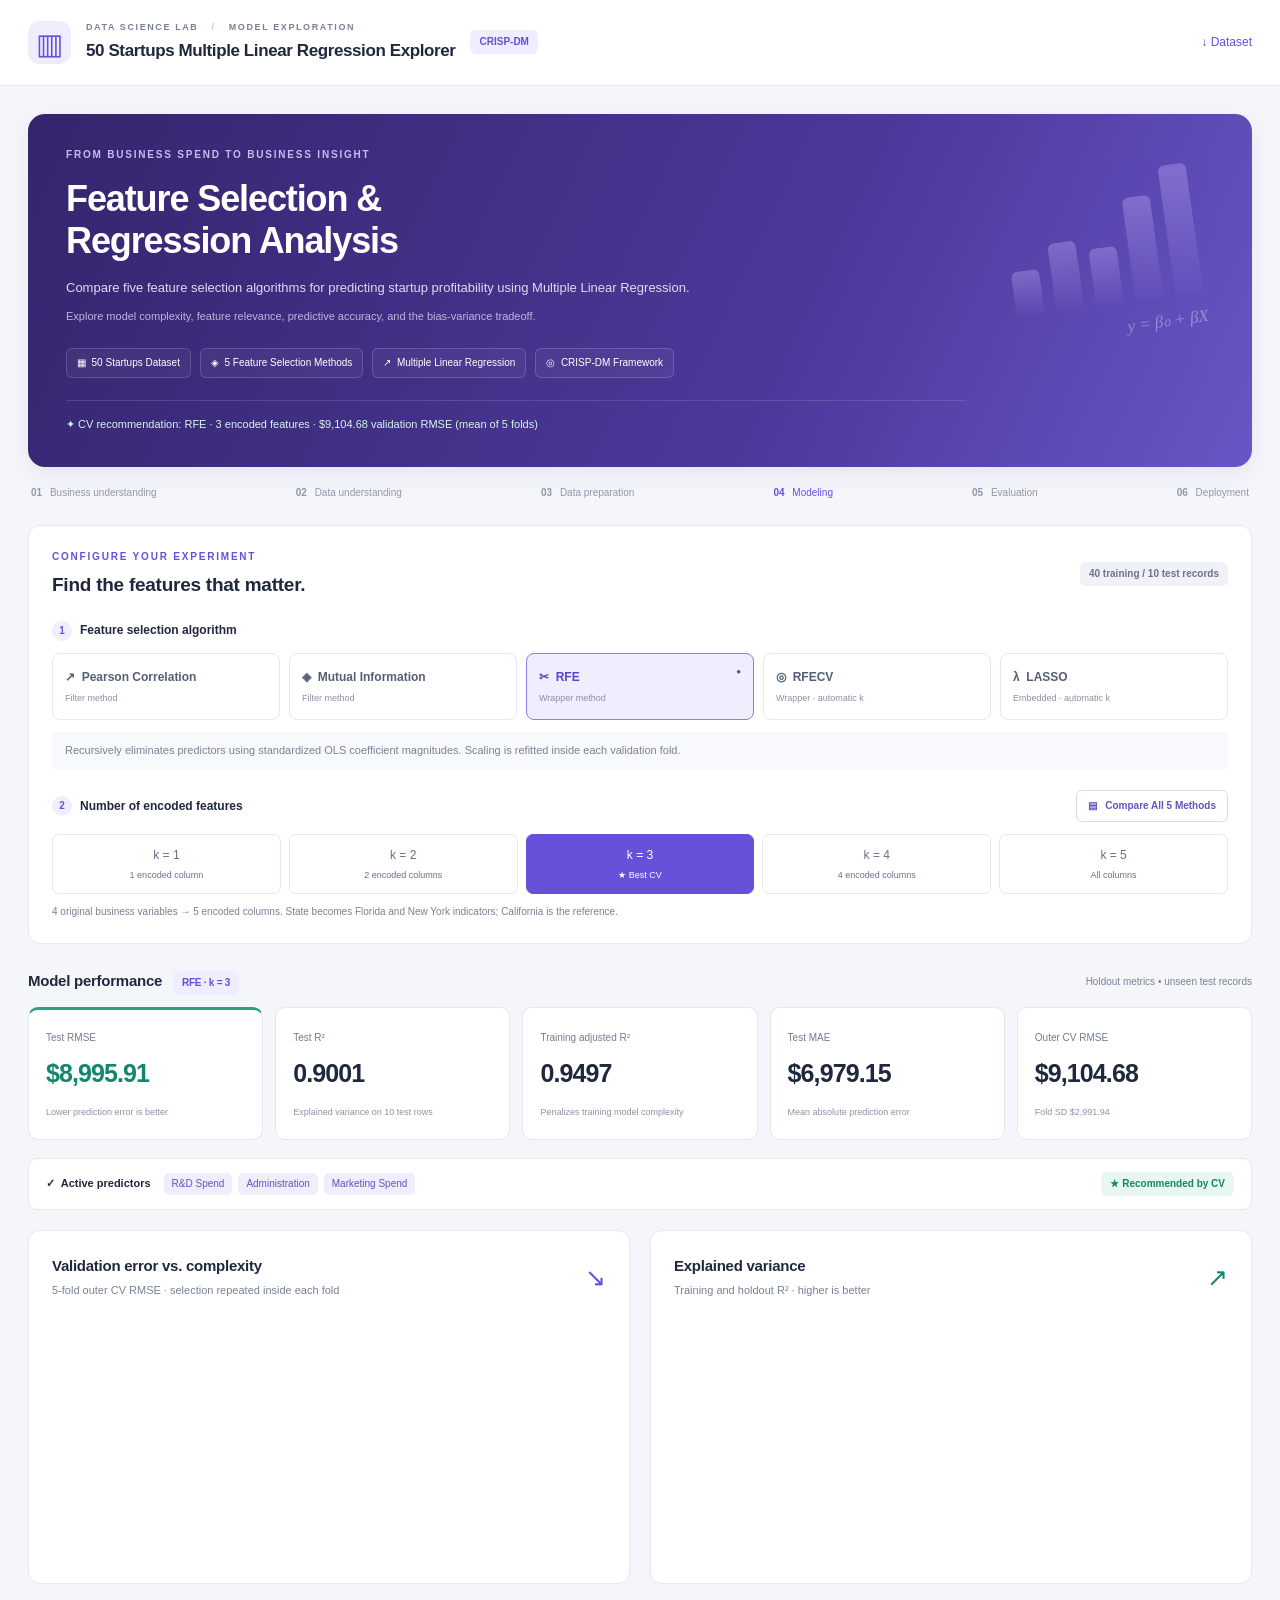
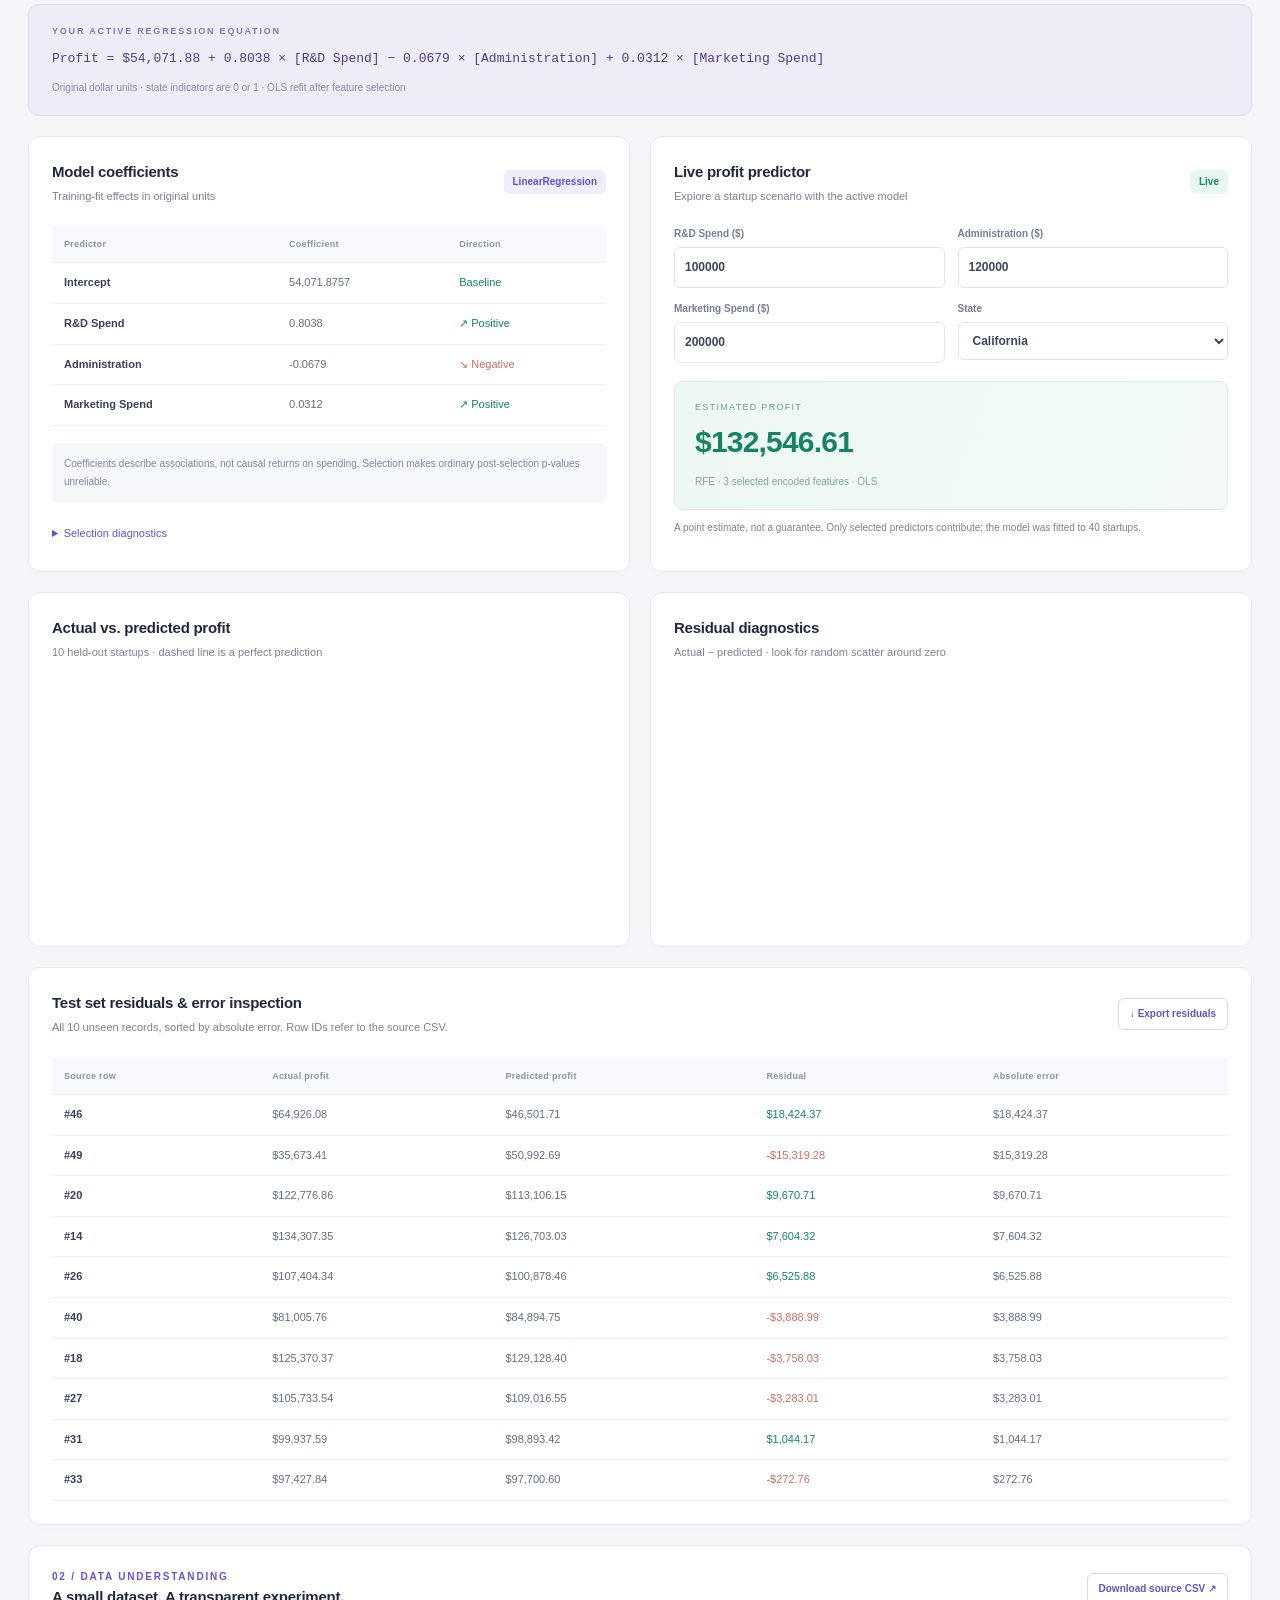
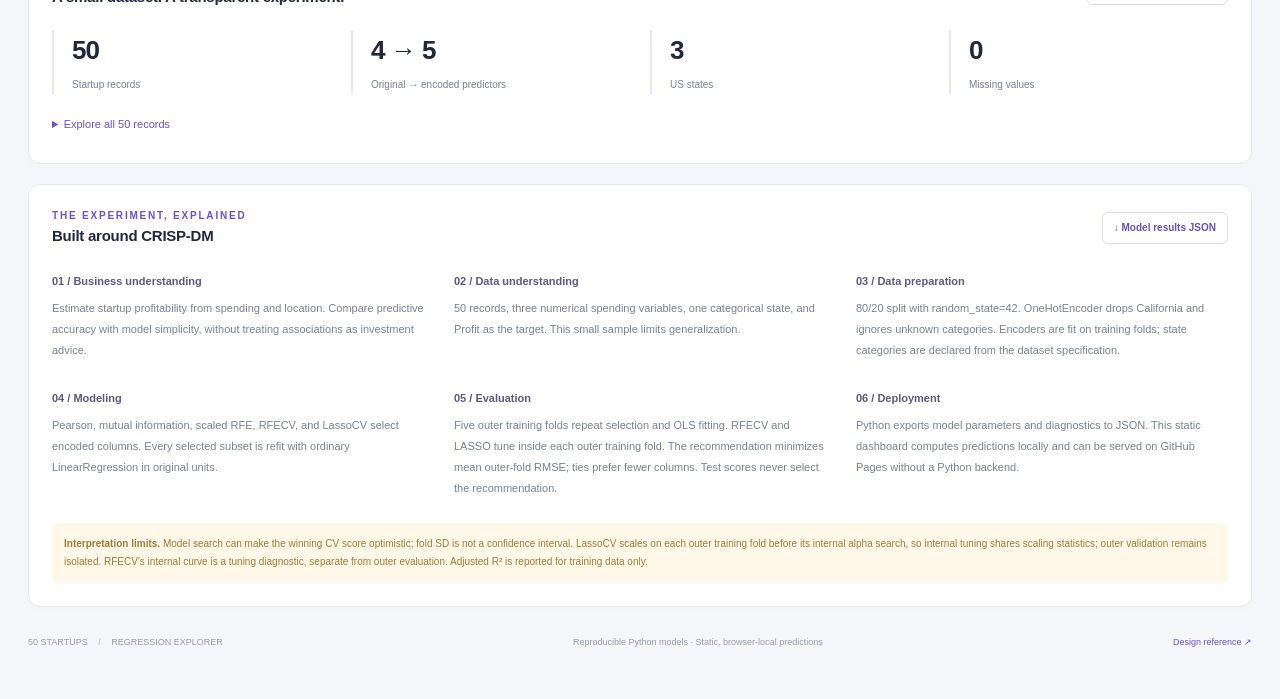
==== dashboard/index.html @ fa176df9 "Add startup regression dashboard and reproducible ML pipeline" ====
<!doctype html>
<html lang="en">
<head><meta charset="utf-8"><meta name="viewport" content="width=device-width,initial-scale=1"><meta name="description" content="Explore five feature selection methods and reproducible multiple linear regression on the 50 Startups dataset."><title>50 Startups · Regression Explorer</title><link rel="stylesheet" href="styles.css"><script defer src="vendor/chart.umd.min.js"></script><script defer src="app.js"></script></head>
<body>
<header><div class="header-inner"><div class="brand-icon" aria-hidden="true">▥</div><div><div class="breadcrumb">DATA SCIENCE LAB <span>/</span> MODEL EXPLORATION</div><h1>50 Startups Multiple Linear Regression Explorer</h1></div><span class="badge purple">CRISP-DM</span><a class="header-link" href="data/50_Startups.csv" download>↓ Dataset</a></div></header>
<main>
<section class="hero"><div class="eyebrow">FROM BUSINESS SPEND TO BUSINESS INSIGHT</div><h2>Feature Selection &amp;<br>Regression Analysis</h2><p>Compare five feature selection algorithms for predicting startup profitability using Multiple Linear Regression.</p><p class="hero-small">Explore model complexity, feature relevance, predictive accuracy, and the bias-variance tradeoff.</p><div class="hero-tags"><span>▦ &nbsp;50 Startups Dataset</span><span>◈ &nbsp;5 Feature Selection Methods</span><span>↗ &nbsp;Multiple Linear Regression</span><span>◎ &nbsp;CRISP-DM Framework</span></div><div class="recommendation" id="recommendation">Training results are loading…</div><div class="hero-art" aria-hidden="true"><span></span><span></span><span></span><span></span><span></span><i>y = β₀ + βX</i></div></section>
<nav class="process" aria-label="CRISP-DM phases"><a href="#methodology">01 <span>Business understanding</span></a><a href="#dataset">02 <span>Data understanding</span></a><a href="#methodology">03 <span>Data preparation</span></a><a href="#controls" class="current">04 <span>Modeling</span></a><a href="#evaluation">05 <span>Evaluation</span></a><a href="#predictor">06 <span>Deployment</span></a></nav>
<div id="error" class="notice warning" role="alert" hidden></div>
<section class="card controls" id="controls"><div class="section-top"><div><div class="eyebrow purple-text">CONFIGURE YOUR EXPERIMENT</div><h3>Find the features that matter.</h3></div><span class="badge">40 training / 10 test records</span></div><div class="control-label"><b>1</b> Feature selection algorithm</div><div id="methods" class="method-grid" aria-label="Feature selection algorithm"></div><div class="method-description" id="method-description"></div><div class="control-bottom"><div class="control-label"><b>2</b> Number of encoded features</div><button id="compare" class="compare" aria-pressed="false">▤ &nbsp; Compare All 5 Methods</button></div><div id="feature-count" class="counts" aria-label="Number of features"></div><p class="hint">4 original business variables → 5 encoded columns. State becomes Florida and New York indicators; California is the reference.</p></section>
<section id="comparison" class="card" hidden><div class="section-top"><div><h3>Five methods. One evaluation protocol.</h3><p>Fixed-k methods use the current k; RFECV and LASSO retain their automatic selections.</p></div><span class="badge green">Ranked by CV RMSE</span></div><div class="table-wrap"><table><thead><tr><th>Method</th><th>Encoded k</th><th>CV RMSE ↓</th><th>Test RMSE ↓</th><th>Test R² ↑</th><th>Selected features</th></tr></thead><tbody id="comparison-body"></tbody></table></div></section>
<section id="evaluation"><div class="result-heading"><h3>Model performance <span id="model-label" class="badge purple"></span></h3><span class="hint">Holdout metrics • unseen test records</span></div><div id="metrics" class="metrics" aria-live="polite"></div></section>
<section class="active-features"><b>✓ &nbsp;Active predictors</b><div id="features"></div><span id="model-status" class="badge green"></span></section>
<div class="two-grid"><section class="card"><div class="section-top"><div><h3>Validation error vs. complexity</h3><p id="curve-caption">5-fold cross-validation RMSE · lower is better</p></div><span class="chart-symbol">↘</span></div><div class="chart"><canvas id="rmse-chart" role="img" aria-label="Cross-validation RMSE by number of features"></canvas></div></section><section class="card"><div class="section-top"><div><h3>Explained variance</h3><p id="r2-caption">Training and holdout R² · higher is better</p></div><span class="chart-symbol green-text">↗</span></div><div class="chart"><canvas id="r2-chart" role="img" aria-label="Explained variance by number of features"></canvas></div></section></div>
<section class="equation-card"><div class="eyebrow">YOUR ACTIVE REGRESSION EQUATION</div><div id="equation" aria-live="polite"></div><p>Original dollar units · state indicators are 0 or 1 · OLS refit after feature selection</p></section>
<div class="two-grid model-grid"><section class="card"><div class="section-top"><div><h3>Model coefficients</h3><p>Training-fit effects in original units</p></div><span class="badge purple">LinearRegression</span></div><div class="table-wrap"><table><thead><tr><th>Predictor</th><th>Coefficient</th><th>Direction</th></tr></thead><tbody id="coefficients"></tbody></table></div><div class="notice">Coefficients describe associations, not causal returns on spending. Selection makes ordinary post-selection p-values unreliable.</div><details><summary>Selection diagnostics</summary><div id="selection-detail"></div></details></section>
<section class="card" id="predictor"><div class="section-top"><div><h3>Live profit predictor</h3><p>Explore a startup scenario with the active model</p></div><span class="badge green">Live</span></div><form id="prediction-form"><div class="input-grid"><label>R&amp;D Spend ($)<input name="rd" type="number" min="0" step="any" value="100000" required></label><label>Administration ($)<input name="admin" type="number" min="0" step="any" value="120000" required></label><label>Marketing Spend ($)<input name="marketing" type="number" min="0" step="any" value="200000" required></label><label>State<select name="state"><option>California</option><option>Florida</option><option>New York</option></select></label></div><div class="prediction"><span>ESTIMATED PROFIT</span><output id="prediction-value" aria-live="polite">—</output><small id="prediction-caption"></small></div><p id="prediction-warning" class="hint"></p><p class="hint">A point estimate, not a guarantee. Only selected predictors contribute; the model was fitted to 40 startups.</p></form></section></div>
<div class="two-grid"><section class="card"><div class="section-top"><div><h3>Actual vs. predicted profit</h3><p>10 held-out startups · dashed line is a perfect prediction</p></div></div><div class="chart"><canvas id="prediction-chart" role="img" aria-label="Actual versus predicted test profit"></canvas></div></section><section class="card"><div class="section-top"><div><h3>Residual diagnostics</h3><p>Actual − predicted · look for random scatter around zero</p></div></div><div class="chart"><canvas id="residual-chart" role="img" aria-label="Test residuals against predicted profit"></canvas></div></section></div>
<section class="card"><div class="section-top"><div><h3>Test set residuals &amp; error inspection</h3><p>All 10 unseen records, sorted by absolute error. Row IDs refer to the source CSV.</p></div><button id="export" class="compare">↓ Export residuals</button></div><div class="table-wrap"><table><thead><tr><th>Source row</th><th>Actual profit</th><th>Predicted profit</th><th>Residual</th><th>Absolute error</th></tr></thead><tbody id="residuals"></tbody></table></div></section>
<section class="card" id="dataset"><div class="section-top"><div><div class="eyebrow purple-text">02 / DATA UNDERSTANDING</div><h3>A small dataset. A transparent experiment.</h3></div><a class="compare" href="data/50_Startups.csv" download>Download source CSV ↗</a></div><div class="dataset-stats"><div><strong>50</strong><span>Startup records</span></div><div><strong>4 → 5</strong><span>Original → encoded predictors</span></div><div><strong>3</strong><span>US states</span></div><div><strong>0</strong><span>Missing values</span></div></div><details><summary>Explore all 50 records</summary><div class="table-wrap dataset-table"><table><thead><tr><th>Row</th><th>R&amp;D Spend</th><th>Administration</th><th>Marketing Spend</th><th>State</th><th>Profit</th><th>Split</th></tr></thead><tbody id="data-body"></tbody></table></div></details></section>
<section class="card" id="methodology"><div class="section-top"><div><div class="eyebrow purple-text">THE EXPERIMENT, EXPLAINED</div><h3>Built around CRISP-DM</h3></div><a class="compare" href="data/models.json" download>↓ Model results JSON</a></div><div class="methodology-grid"><article><b>01 / Business understanding</b><p>Estimate startup profitability from spending and location. Compare predictive accuracy with model simplicity, without treating associations as investment advice.</p></article><article><b>02 / Data understanding</b><p>50 records, three numerical spending variables, one categorical state, and Profit as the target. This small sample limits generalization.</p></article><article><b>03 / Data preparation</b><p>80/20 split with random_state=42. OneHotEncoder drops California and ignores unknown categories. Encoders are fit on training folds; state categories are declared from the dataset specification.</p></article><article><b>04 / Modeling</b><p>Pearson, mutual information, scaled RFE, RFECV, and LassoCV select encoded columns. Every selected subset is refit with ordinary LinearRegression in original units.</p></article><article><b>05 / Evaluation</b><p>Five outer training folds repeat selection and OLS fitting. RFECV and LASSO tune inside each outer training fold. The recommendation minimizes mean outer-fold RMSE; ties prefer fewer columns. Test scores never select the recommendation.</p></article><article><b>06 / Deployment</b><p>Python exports model parameters and diagnostics to JSON. This static dashboard computes predictions locally and can be served on GitHub Pages without a Python backend.</p></article></div><div class="notice warning"><b>Interpretation limits.</b> Model search can make the winning CV score optimistic; fold SD is not a confidence interval. LassoCV scales on each outer training fold before its internal alpha search, so internal tuning shares scaling statistics; outer validation remains isolated. RFECV's internal curve is a tuning diagnostic, separate from outer evaluation. Adjusted R² is reported for training data only.</div></section>
<footer><span>50 STARTUPS <b>/</b> REGRESSION EXPLORER</span><span>Reproducible Python models · Static, browser-local predictions</span><a href="https://huanchen1107.github.io/AIoT-DIC2-MultipleLR/" target="_blank" rel="noreferrer">Design reference ↗</a></footer>
</main></body></html>
---- dashboard/styles.css ----
:root{--purple:#6552d9;--ink:#20283e;--muted:#788196;--border:#e6e8f0;--green:#13866b;--bg:#f5f6fa}*{box-sizing:border-box}html{scroll-behavior:smooth;scroll-padding-top:100px}body{margin:0;font-family:Inter,-apple-system,BlinkMacSystemFont,'Segoe UI',sans-serif;color:var(--ink);background:var(--bg);font-size:14px;line-height:1.6}header{background:white;border-bottom:1px solid var(--border)}.header-inner{max-width:1320px;margin:auto;display:flex;align-items:center;gap:15px;padding:20px 28px}.brand-icon{height:43px;width:43px;display:grid;place-items:center;color:var(--purple);background:#efedfb;border-radius:12px;font-size:29px}.breadcrumb{font-size:9px;letter-spacing:1.6px;font-weight:700;color:var(--muted)}.breadcrumb span{margin:0 9px;color:#c0c5d3}h1{font-size:17px;letter-spacing:-.4px;margin:3px 0 0}a{color:var(--purple);text-decoration:none}.header-link{margin-left:auto;font-size:12px}.badge{display:inline-block;background:#f0f2f7;color:#697389;border-radius:6px;padding:4px 9px;font-size:10px;font-weight:650;white-space:nowrap}.purple{background:#efedff;color:#6451cf}.green{background:#e8f7f0;color:var(--green)}main{max-width:1320px;margin:auto;padding:28px}.hero{position:relative;overflow:hidden;background:linear-gradient(115deg,#34256d,#4c3899 62%,#6956c6);border-radius:17px;color:white;padding:33px 38px;box-shadow:0 8px 22px #45358015}.eyebrow{font-size:10px;font-weight:750;letter-spacing:1.8px}.hero .eyebrow{color:#c6bcee}.hero h2{font-size:36px;letter-spacing:-1.1px;line-height:1.18;margin:15px 0}.hero p{max-width:760px;color:#e0daf4;font-size:13px;margin:10px 0}.hero .hero-small{font-size:11px;color:#beb5dc}.hero-tags{display:flex;gap:9px;flex-wrap:wrap;margin:22px 0}.hero-tags span{font-size:10px;border:1px solid #ffffff28;background:#ffffff0c;border-radius:6px;padding:6px 10px}.recommendation{position:relative;z-index:1;font-size:11px;color:#d5f7e8;border-top:1px solid #ffffff20;padding-top:15px;max-width:900px}.hero-art{position:absolute;right:45px;top:60px;height:130px;width:200px;display:flex;align-items:end;gap:12px;opacity:.35;transform:rotate(-8deg)}.hero-art span{background:linear-gradient(#c4b4ff,#c4b4ff12);width:28px;border-radius:6px 6px 0 0;height:35%}.hero-art span:nth-child(2){height:52%}.hero-art span:nth-child(3){height:44%}.hero-art span:nth-child(4){height:79%}.hero-art span:nth-child(5){height:100%}.hero-art i{position:absolute;bottom:-35px;right:10px;font:italic 17px Georgia}.process{display:flex;justify-content:space-between;padding:18px 3px 24px;gap:10px}.process a{color:#9198aa;font-size:10px;font-weight:700}.process span{margin-left:5px;font-weight:500}.process .current{color:var(--purple)}.card{background:white;border:1px solid var(--border);border-radius:12px;padding:23px;margin-bottom:20px;box-shadow:0 3px 8px #20304503}.section-top{display:flex;justify-content:space-between;align-items:center;gap:15px;margin-bottom:21px}.section-top h3,h3{font-size:15px;letter-spacing:-.25px;margin:0}.section-top p{margin:4px 0 0;color:var(--muted);font-size:11px}.purple-text{color:var(--purple)}.controls h3{font-size:19px;margin-top:5px}.control-label{font-size:12px;font-weight:650;display:flex;align-items:center;gap:8px}.control-label b{font-size:10px;background:#f0edfc;border-radius:50%;width:20px;height:20px;text-align:center;line-height:20px;color:var(--purple)}button,input,select{font:inherit}button,a,input,select,summary{outline-offset:4px}button{cursor:pointer;transition:background .15s,border-color .15s}button:hover{border-color:#9a88ed!important}button:focus-visible,a:focus-visible,summary:focus-visible{outline:3px solid #ac9ef2}.method-grid{display:grid;grid-template-columns:repeat(5,1fr);gap:9px;margin-top:12px}.method-button{border:1px solid var(--border);border-radius:8px;background:white;padding:14px 12px;text-align:left;color:#555f75;font-size:12px;font-weight:650;position:relative}.method-button small{display:block;font-size:9px;font-weight:500;margin-top:4px;color:#8a91a3}.method-button.active{background:#f0edff;border-color:#8e7be8;color:#5a43c8}.method-button.active:after{content:'●';position:absolute;right:12px;top:12px;font-size:8px}.method-description{background:#f8f9fc;border-radius:6px;padding:10px 13px;font-size:11px;color:#788196;margin:12px 0 20px;min-height:38px}.control-bottom{display:flex;justify-content:space-between;align-items:center;margin-bottom:12px}.compare{background:white;border:1px solid #ddd8f1;border-radius:6px;padding:7px 11px;color:#6653bf;font-size:10px;font-weight:650;display:inline-block}.compare[aria-pressed=true]{background:#eee9ff}.counts{display:flex;gap:8px}.counts button{flex:1;border:1px solid var(--border);border-radius:7px;background:white;padding:11px;color:#687186;font-size:12px}.counts button.active{color:white;background:var(--purple);border-color:var(--purple)}.counts button.best:not(.active){border-color:#b3decf;background:#eff9f4;color:var(--green)}.counts small{display:block;font-size:9px;margin-top:2px}.hint{font-size:10px;color:var(--muted);margin:10px 0 0}.result-heading{display:flex;justify-content:space-between;align-items:center;margin:25px 0 12px}.result-heading .badge{margin-left:7px}.result-heading .hint{margin:0}.metrics{display:grid;grid-template-columns:repeat(5,1fr);gap:12px;margin-bottom:18px}.metric{background:white;border:1px solid var(--border);border-radius:10px;padding:17px}.metric:first-child{border-top:3px solid #26a382;padding-top:15px}.metric span{color:#737c91;font-size:10px}.metric strong{display:block;font-size:25px;letter-spacing:-.9px;font-weight:650;margin:6px 0}.metric:first-child strong{color:var(--green)}.metric small{font-size:9px;color:#8b93a4}.active-features{display:flex;align-items:center;gap:13px;background:white;border:1px solid var(--border);border-radius:9px;padding:13px 17px;margin-bottom:20px;font-size:11px;flex-wrap:wrap}.active-features #features{display:flex;gap:6px;flex-wrap:wrap}.chip{font-size:10px;color:#6751c2;border-radius:5px;padding:3px 8px;background:#f0edfc}.active-features>span{margin-left:auto}.two-grid{display:grid;grid-template-columns:1fr 1fr;gap:20px}.two-grid .card{min-width:0}.chart{height:240px;position:relative}.chart-symbol{color:var(--purple);font-size:25px}.green-text{color:var(--green)}.equation-card{background:#eeedf7;border:1px solid #dfdbee;border-radius:10px;padding:19px 23px;margin-bottom:20px}.equation-card .eyebrow{font-size:9px;color:#8475b1}#equation{font-family:ui-monospace,SFMono-Regular,Consolas,monospace;font-size:13px;color:#4e3c85;line-height:1.9;margin:8px 0;overflow-wrap:anywhere}.equation-card p{font-size:10px;margin:0;color:#9186ad}.table-wrap{overflow-x:auto}table{border-collapse:collapse;width:100%;white-space:nowrap;font-size:11px}th{text-align:left;font-size:9px;color:#8b93a3;letter-spacing:.3px;font-weight:600;background:#f8f9fc}th,td{padding:11px 12px;border-bottom:1px solid #eff0f5}td{color:#626d83}td:first-child{color:#374258;font-weight:550}td.positive{color:var(--green)}td.negative{color:#d06b68}.notice{background:#f5f7fb;color:#7d879c;font-size:10px;line-height:1.8;padding:12px;border-radius:6px;margin-top:17px}.warning{background:#fff8e9;color:#9e7c35}.input-grid{display:grid;grid-template-columns:1fr 1fr;gap:13px}label{font-size:10px;color:#737e93;font-weight:550}input,select{display:block;width:100%;padding:10px;border:1px solid #e1e5ee;border-radius:6px;background:#fff;margin-top:5px;color:#39465e;font-size:12px}.prediction{background:linear-gradient(110deg,#edf8f3,#f3faf7);border:1px solid #d5ede3;border-radius:9px;margin-top:18px;padding:18px 20px}.prediction span{display:block;color:#6e9b89;font-size:9px;letter-spacing:1.3px}.prediction output{display:block;font-size:30px;font-weight:650;color:#168362;margin:3px 0;letter-spacing:-.8px}.prediction small{color:#85a395;font-size:10px}details{margin-top:16px}summary{cursor:pointer;font-size:11px;color:var(--purple);padding:6px 0}#selection-detail{color:var(--muted);font-size:11px;padding-top:10px}.dataset-stats{display:grid;grid-template-columns:repeat(4,1fr);gap:20px}.dataset-stats>div{border-left:2px solid #e9e4fa;padding:0 18px}.dataset-stats strong{display:block;font-size:26px;letter-spacing:-1px}.dataset-stats span{color:var(--muted);font-size:10px}.dataset-table{max-height:400px}.methodology-grid{display:grid;grid-template-columns:repeat(3,1fr);gap:18px 30px}.methodology-grid b{font-size:11px;color:#605780}.methodology-grid p{font-size:11px;color:var(--muted);margin:7px 0;line-height:1.9}footer{display:flex;justify-content:space-between;gap:15px;color:#949aac;font-size:9px;padding:8px 0 22px}footer b{color:#c8c2dc;margin:0 8px}[hidden]{display:none!important}@media(min-width:1100px){.hero p{max-width:74%}}@media(max-width:1000px){.hero-art{display:none}.metrics{grid-template-columns:repeat(3,1fr)}.process span{display:none}.method-button{font-size:11px;padding:12px 8px}.header-inner>.badge{display:none}.hero h2{font-size:32px}}@media(max-width:700px){main{padding:16px}.header-inner{padding:15px 16px;gap:10px}h1{font-size:13px}.breadcrumb{font-size:8px}.brand-icon{flex-shrink:0;width:35px;height:35px}.header-link{display:none}.hero{padding:25px}.hero h2{font-size:29px}.hero-tags{gap:6px}.hero-tags span{font-size:9px}.method-grid{grid-template-columns:repeat(2,1fr)}.method-grid button:last-child{grid-column:span 2}.card{padding:18px}.section-top{align-items:flex-start}.section-top>.badge{display:none}.control-bottom{gap:8px}.control-label{font-size:11px}.counts{gap:5px}.counts button{padding:10px 3px}.counts small{font-size:8px}.metrics{grid-template-columns:repeat(2,1fr);gap:9px}.metric:last-child{grid-column:span 2}.metric strong{font-size:25px}.two-grid{grid-template-columns:1fr;gap:0}.result-heading{align-items:flex-start}.result-heading>.hint{display:none}.result-heading h3{font-size:13px}.result-heading .badge{font-size:9px}.active-features>span{margin-left:0}.methodology-grid{grid-template-columns:1fr}.dataset-stats{grid-template-columns:1fr 1fr}.chart{height:230px}footer{flex-wrap:wrap}.section-top .compare{font-size:9px}.hero .eyebrow{font-size:8px}}@media(prefers-reduced-motion:reduce){html{scroll-behavior:auto}*{transition:none!important}}
/* Constrain canvas immediately while Chart.js observes container resizes. */
.chart canvas{max-width:100%}
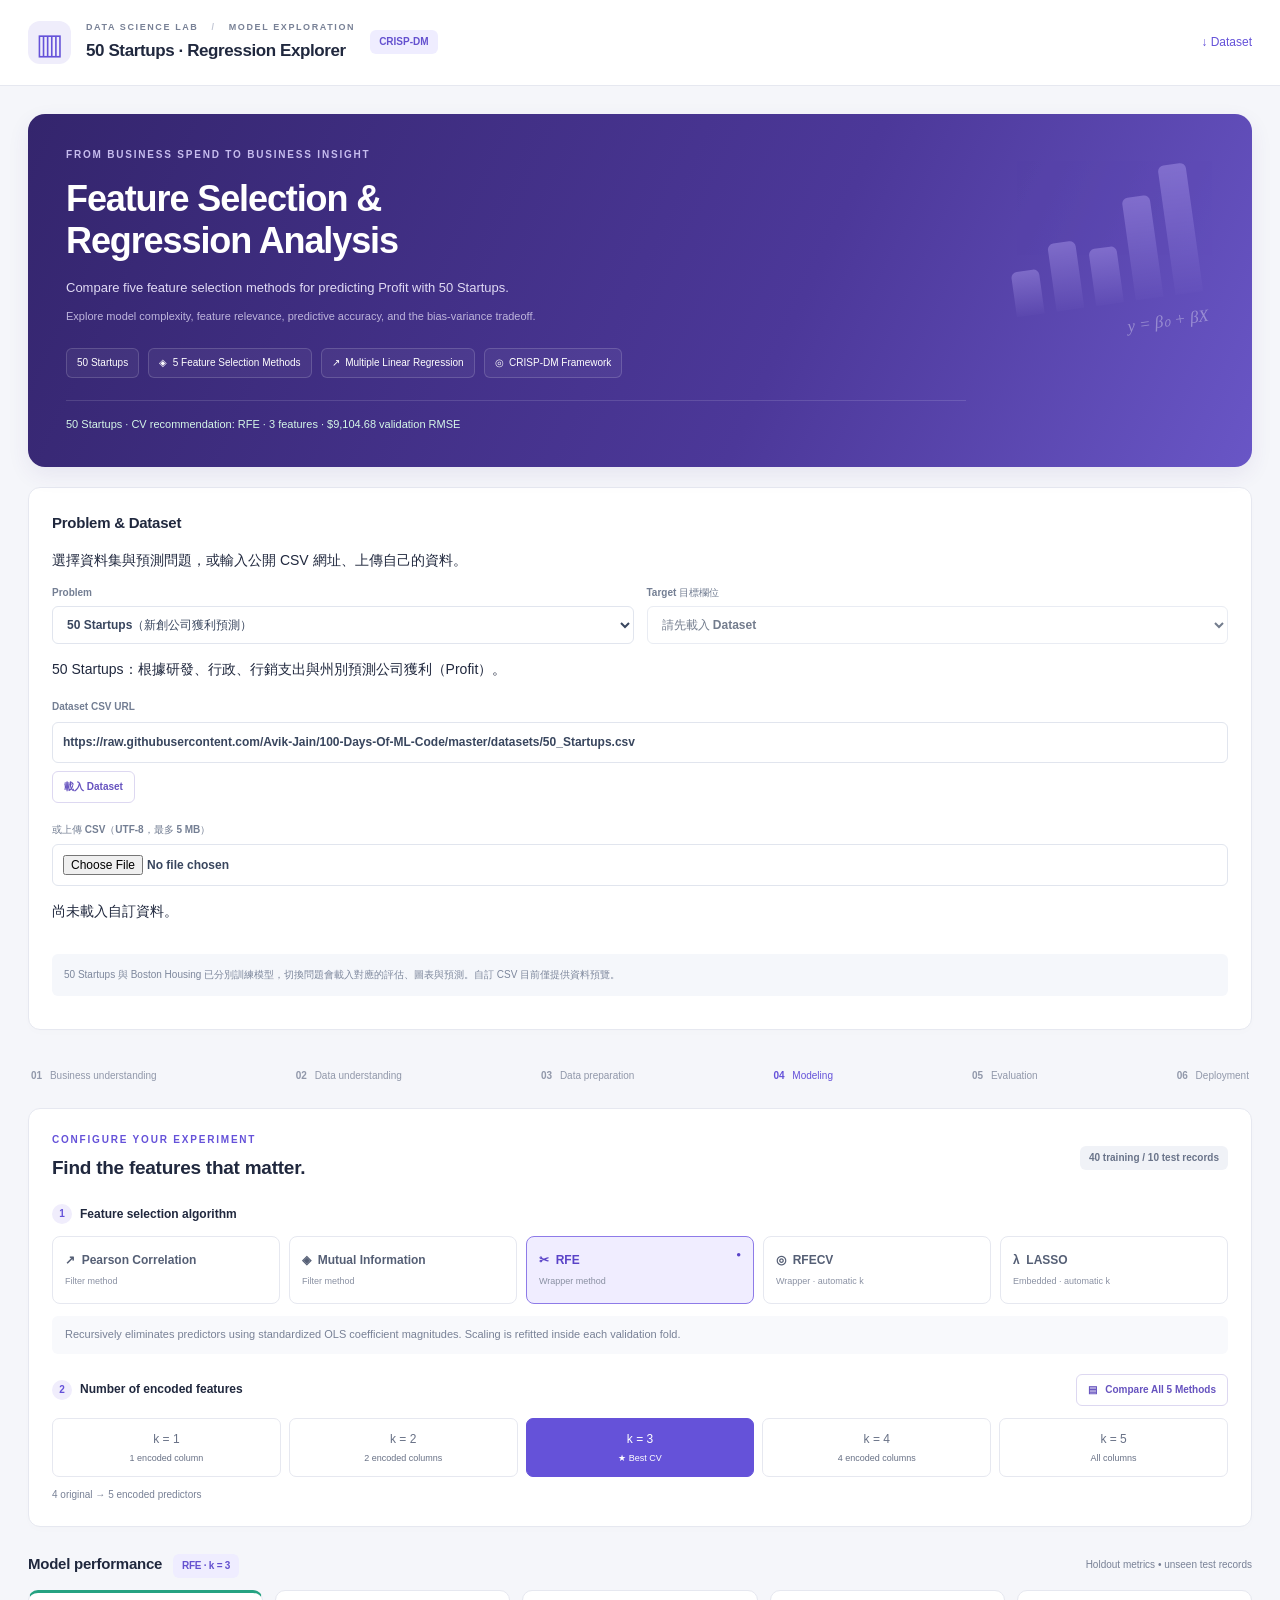
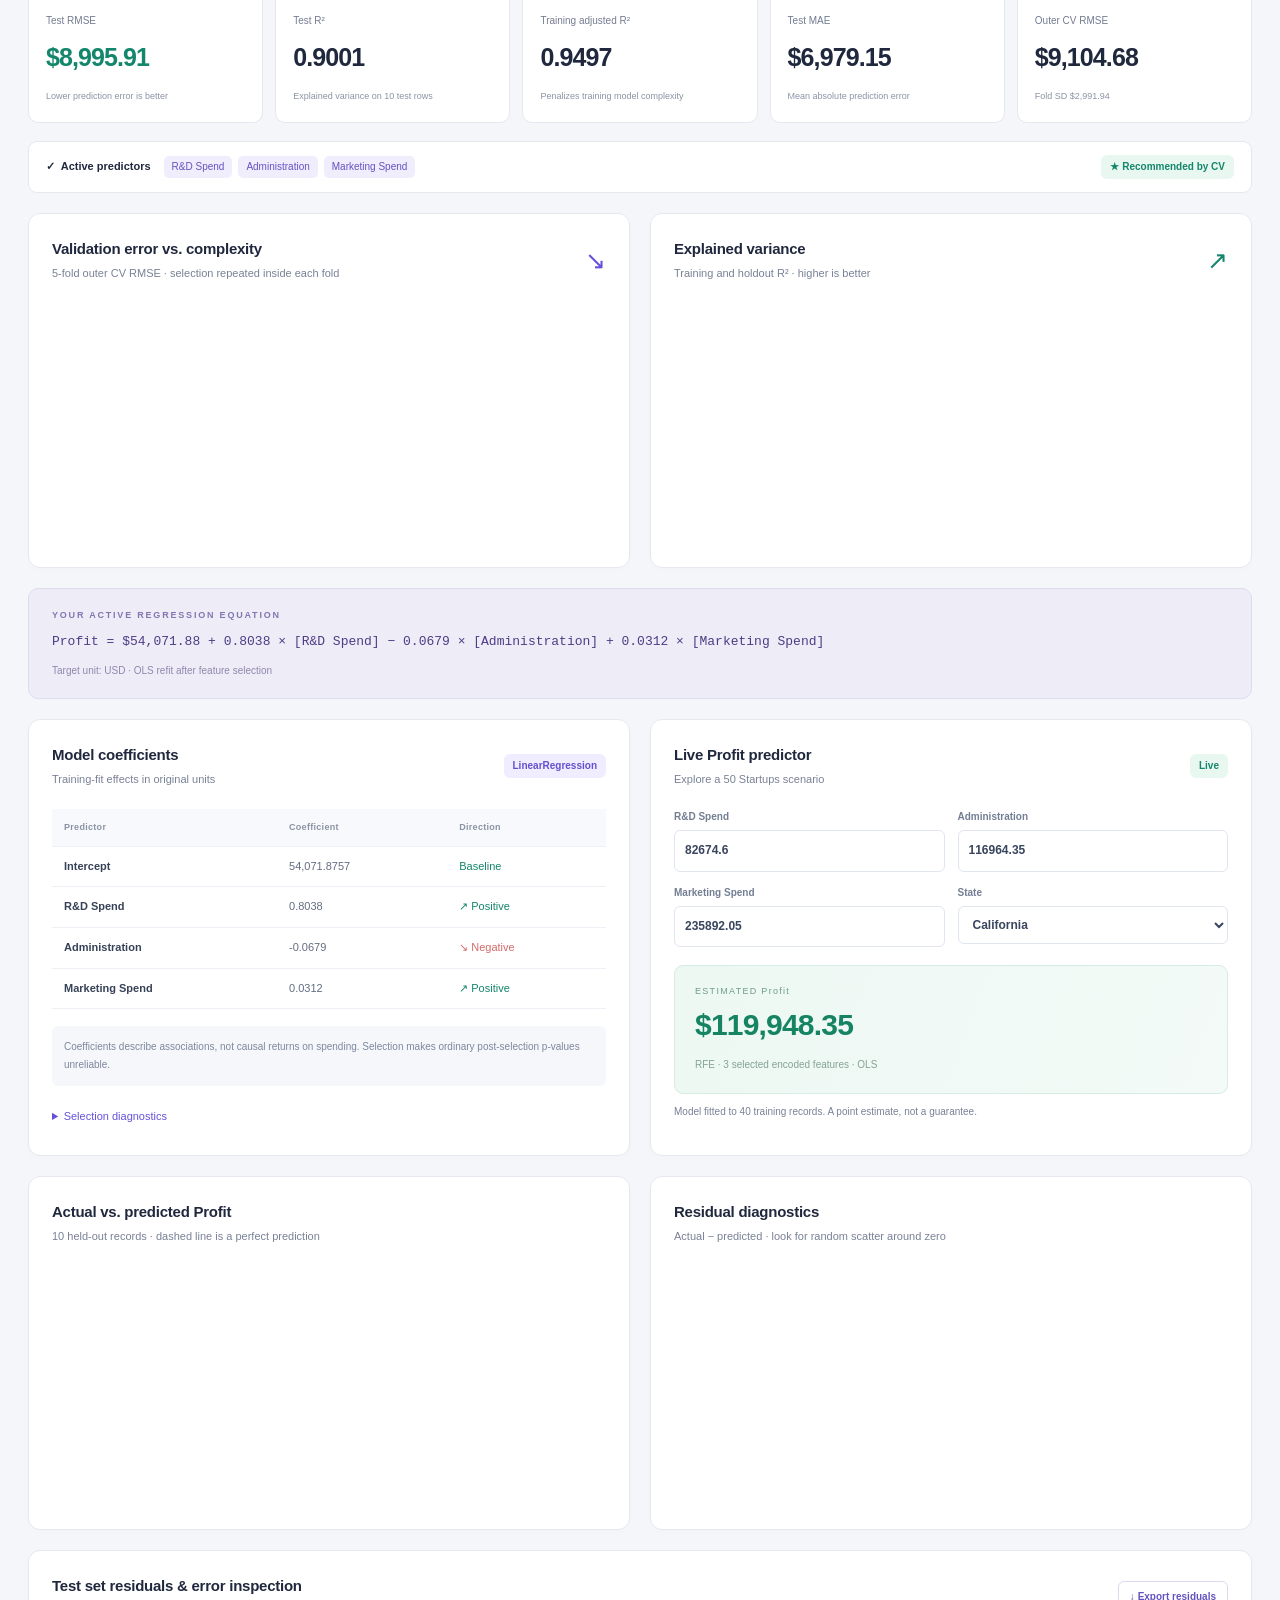
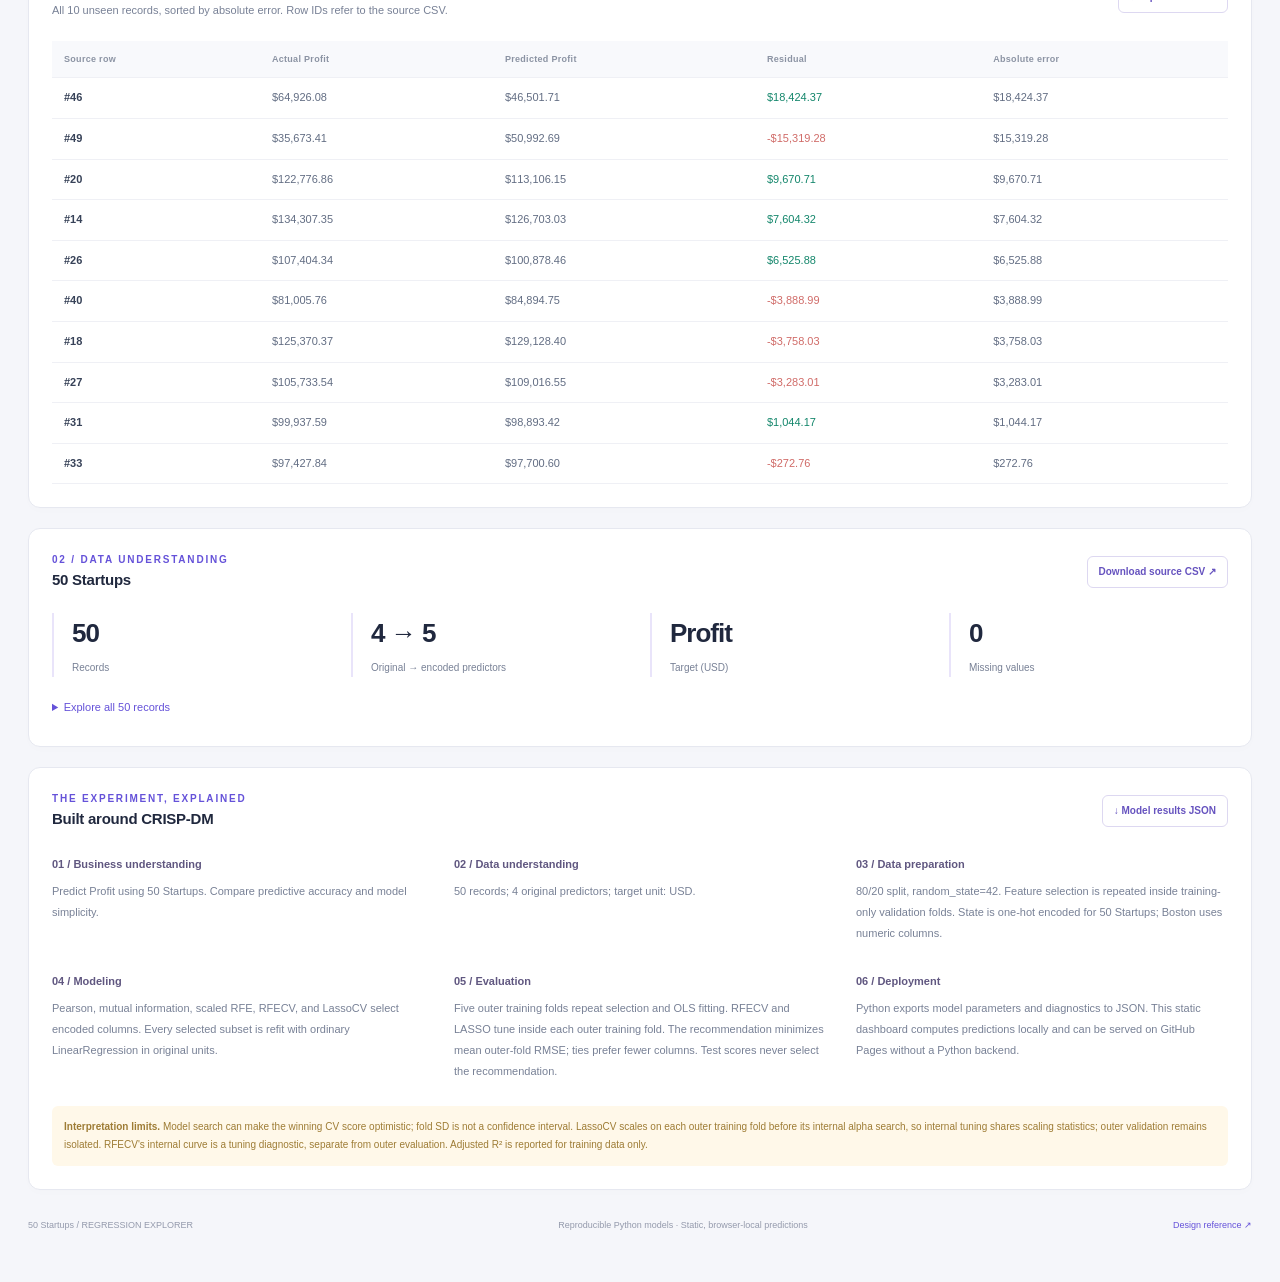
==== commit 4c99c55b: "Add Boston Housing models and dataset-switching demo" ====
--- a/dashboard/index.html
+++ b/dashboard/index.html
@@ -1,12 +1,29 @@
 <!doctype html>
 <html lang="en">
-<head><meta charset="utf-8"><meta name="viewport" content="width=device-width,initial-scale=1"><meta name="description" content="Explore five feature selection methods and reproducible multiple linear regression on the 50 Startups dataset."><title>50 Startups · Regression Explorer</title><link rel="stylesheet" href="styles.css"><script defer src="vendor/chart.umd.min.js"></script><script defer src="app.js"></script></head>
+<head><meta charset="utf-8"><meta name="viewport" content="width=device-width,initial-scale=1"><meta name="description" content="Explore 50 Startups profit and Boston Housing price prediction with five feature selection methods and custom CSV previews."><title>50 Startups &amp; Boston Housing · Regression Explorer</title><link rel="stylesheet" href="styles.css"><script defer src="vendor/chart.umd.min.js"></script><script defer src="app.js"></script><script defer src="dataset-input.js"></script><script defer src="dataset-panel.js"></script></head>
 <body>
 <header><div class="header-inner"><div class="brand-icon" aria-hidden="true">▥</div><div><div class="breadcrumb">DATA SCIENCE LAB <span>/</span> MODEL EXPLORATION</div><h1>50 Startups Multiple Linear Regression Explorer</h1></div><span class="badge purple">CRISP-DM</span><a class="header-link" href="data/50_Startups.csv" download>↓ Dataset</a></div></header>
 <main>
 <section class="hero"><div class="eyebrow">FROM BUSINESS SPEND TO BUSINESS INSIGHT</div><h2>Feature Selection &amp;<br>Regression Analysis</h2><p>Compare five feature selection algorithms for predicting startup profitability using Multiple Linear Regression.</p><p class="hero-small">Explore model complexity, feature relevance, predictive accuracy, and the bias-variance tradeoff.</p><div class="hero-tags"><span>▦ &nbsp;50 Startups Dataset</span><span>◈ &nbsp;5 Feature Selection Methods</span><span>↗ &nbsp;Multiple Linear Regression</span><span>◎ &nbsp;CRISP-DM Framework</span></div><div class="recommendation" id="recommendation">Training results are loading…</div><div class="hero-art" aria-hidden="true"><span></span><span></span><span></span><span></span><span></span><i>y = β₀ + βX</i></div></section>
+
+<section class="card" id="dataset-import">
+<h3>Problem &amp; Dataset</h3>
+<p>選擇資料集與預測問題，或輸入公開 CSV 網址、上傳自己的資料。</p>
+<div class="input-grid">
+<label>Problem<select id="problem-type"><option value="startups">50 Startups（新創公司獲利預測）</option><option value="boston">Boston Housing（房價預測）</option><option value="custom">自訂 Dataset</option></select></label>
+<label>Target 目標欄位<select id="import-target" disabled><option>請先載入 Dataset</option></select></label>
+</div>
+<p id="problem-description"></p>
+<form id="dataset-url-form"><label>Dataset CSV URL<input id="dataset-url" type="url" required value="https://raw.githubusercontent.com/Avik-Jain/100-Days-Of-ML-Code/master/datasets/50_Startups.csv"></label><button class="compare" type="submit">載入 Dataset</button></form>
+<label>或上傳 CSV（UTF-8，最多 5 MB）<input id="dataset-file" type="file" accept=".csv,text/csv"></label>
+<p id="import-status" role="status" aria-live="polite">尚未載入自訂資料。</p>
+<p id="target-status" aria-live="polite"></p>
+<div class="table-wrap dataset-table"><table id="import-preview"></table></div>
+<p class="notice">50 Startups 與 Boston Housing 已分別訓練模型，切換問題會載入對應的評估、圖表與預測。自訂 CSV 目前僅提供資料預覽。</p>
+</section>
 <nav class="process" aria-label="CRISP-DM phases"><a href="#methodology">01 <span>Business understanding</span></a><a href="#dataset">02 <span>Data understanding</span></a><a href="#methodology">03 <span>Data preparation</span></a><a href="#controls" class="current">04 <span>Modeling</span></a><a href="#evaluation">05 <span>Evaluation</span></a><a href="#predictor">06 <span>Deployment</span></a></nav>
 <div id="error" class="notice warning" role="alert" hidden></div>
+<div id="model-results" hidden>
 <section class="card controls" id="controls"><div class="section-top"><div><div class="eyebrow purple-text">CONFIGURE YOUR EXPERIMENT</div><h3>Find the features that matter.</h3></div><span class="badge">40 training / 10 test records</span></div><div class="control-label"><b>1</b> Feature selection algorithm</div><div id="methods" class="method-grid" aria-label="Feature selection algorithm"></div><div class="method-description" id="method-description"></div><div class="control-bottom"><div class="control-label"><b>2</b> Number of encoded features</div><button id="compare" class="compare" aria-pressed="false">▤ &nbsp; Compare All 5 Methods</button></div><div id="feature-count" class="counts" aria-label="Number of features"></div><p class="hint">4 original business variables → 5 encoded columns. State becomes Florida and New York indicators; California is the reference.</p></section>
 <section id="comparison" class="card" hidden><div class="section-top"><div><h3>Five methods. One evaluation protocol.</h3><p>Fixed-k methods use the current k; RFECV and LASSO retain their automatic selections.</p></div><span class="badge green">Ranked by CV RMSE</span></div><div class="table-wrap"><table><thead><tr><th>Method</th><th>Encoded k</th><th>CV RMSE ↓</th><th>Test RMSE ↓</th><th>Test R² ↑</th><th>Selected features</th></tr></thead><tbody id="comparison-body"></tbody></table></div></section>
 <section id="evaluation"><div class="result-heading"><h3>Model performance <span id="model-label" class="badge purple"></span></h3><span class="hint">Holdout metrics • unseen test records</span></div><div id="metrics" class="metrics" aria-live="polite"></div></section>
@@ -19,5 +36,6 @@
 <section class="card"><div class="section-top"><div><h3>Test set residuals &amp; error inspection</h3><p>All 10 unseen records, sorted by absolute error. Row IDs refer to the source CSV.</p></div><button id="export" class="compare">↓ Export residuals</button></div><div class="table-wrap"><table><thead><tr><th>Source row</th><th>Actual profit</th><th>Predicted profit</th><th>Residual</th><th>Absolute error</th></tr></thead><tbody id="residuals"></tbody></table></div></section>
 <section class="card" id="dataset"><div class="section-top"><div><div class="eyebrow purple-text">02 / DATA UNDERSTANDING</div><h3>A small dataset. A transparent experiment.</h3></div><a class="compare" href="data/50_Startups.csv" download>Download source CSV ↗</a></div><div class="dataset-stats"><div><strong>50</strong><span>Startup records</span></div><div><strong>4 → 5</strong><span>Original → encoded predictors</span></div><div><strong>3</strong><span>US states</span></div><div><strong>0</strong><span>Missing values</span></div></div><details><summary>Explore all 50 records</summary><div class="table-wrap dataset-table"><table><thead><tr><th>Row</th><th>R&amp;D Spend</th><th>Administration</th><th>Marketing Spend</th><th>State</th><th>Profit</th><th>Split</th></tr></thead><tbody id="data-body"></tbody></table></div></details></section>
 <section class="card" id="methodology"><div class="section-top"><div><div class="eyebrow purple-text">THE EXPERIMENT, EXPLAINED</div><h3>Built around CRISP-DM</h3></div><a class="compare" href="data/models.json" download>↓ Model results JSON</a></div><div class="methodology-grid"><article><b>01 / Business understanding</b><p>Estimate startup profitability from spending and location. Compare predictive accuracy with model simplicity, without treating associations as investment advice.</p></article><article><b>02 / Data understanding</b><p>50 records, three numerical spending variables, one categorical state, and Profit as the target. This small sample limits generalization.</p></article><article><b>03 / Data preparation</b><p>80/20 split with random_state=42. OneHotEncoder drops California and ignores unknown categories. Encoders are fit on training folds; state categories are declared from the dataset specification.</p></article><article><b>04 / Modeling</b><p>Pearson, mutual information, scaled RFE, RFECV, and LassoCV select encoded columns. Every selected subset is refit with ordinary LinearRegression in original units.</p></article><article><b>05 / Evaluation</b><p>Five outer training folds repeat selection and OLS fitting. RFECV and LASSO tune inside each outer training fold. The recommendation minimizes mean outer-fold RMSE; ties prefer fewer columns. Test scores never select the recommendation.</p></article><article><b>06 / Deployment</b><p>Python exports model parameters and diagnostics to JSON. This static dashboard computes predictions locally and can be served on GitHub Pages without a Python backend.</p></article></div><div class="notice warning"><b>Interpretation limits.</b> Model search can make the winning CV score optimistic; fold SD is not a confidence interval. LassoCV scales on each outer training fold before its internal alpha search, so internal tuning shares scaling statistics; outer validation remains isolated. RFECV's internal curve is a tuning diagnostic, separate from outer evaluation. Adjusted R² is reported for training data only.</div></section>
+</div>
 <footer><span>50 STARTUPS <b>/</b> REGRESSION EXPLORER</span><span>Reproducible Python models · Static, browser-local predictions</span><a href="https://huanchen1107.github.io/AIoT-DIC2-MultipleLR/" target="_blank" rel="noreferrer">Design reference ↗</a></footer>
 </main></body></html>
--- a/dashboard/styles.css
+++ b/dashboard/styles.css
@@ -1,3 +1,6 @@
 :root{--purple:#6552d9;--ink:#20283e;--muted:#788196;--border:#e6e8f0;--green:#13866b;--bg:#f5f6fa}*{box-sizing:border-box}html{scroll-behavior:smooth;scroll-padding-top:100px}body{margin:0;font-family:Inter,-apple-system,BlinkMacSystemFont,'Segoe UI',sans-serif;color:var(--ink);background:var(--bg);font-size:14px;line-height:1.6}header{background:white;border-bottom:1px solid var(--border)}.header-inner{max-width:1320px;margin:auto;display:flex;align-items:center;gap:15px;padding:20px 28px}.brand-icon{height:43px;width:43px;display:grid;place-items:center;color:var(--purple);background:#efedfb;border-radius:12px;font-size:29px}.breadcrumb{font-size:9px;letter-spacing:1.6px;font-weight:700;color:var(--muted)}.breadcrumb span{margin:0 9px;color:#c0c5d3}h1{font-size:17px;letter-spacing:-.4px;margin:3px 0 0}a{color:var(--purple);text-decoration:none}.header-link{margin-left:auto;font-size:12px}.badge{display:inline-block;background:#f0f2f7;color:#697389;border-radius:6px;padding:4px 9px;font-size:10px;font-weight:650;white-space:nowrap}.purple{background:#efedff;color:#6451cf}.green{background:#e8f7f0;color:var(--green)}main{max-width:1320px;margin:auto;padding:28px}.hero{position:relative;overflow:hidden;background:linear-gradient(115deg,#34256d,#4c3899 62%,#6956c6);border-radius:17px;color:white;padding:33px 38px;box-shadow:0 8px 22px #45358015}.eyebrow{font-size:10px;font-weight:750;letter-spacing:1.8px}.hero .eyebrow{color:#c6bcee}.hero h2{font-size:36px;letter-spacing:-1.1px;line-height:1.18;margin:15px 0}.hero p{max-width:760px;color:#e0daf4;font-size:13px;margin:10px 0}.hero .hero-small{font-size:11px;color:#beb5dc}.hero-tags{display:flex;gap:9px;flex-wrap:wrap;margin:22px 0}.hero-tags span{font-size:10px;border:1px solid #ffffff28;background:#ffffff0c;border-radius:6px;padding:6px 10px}.recommendation{position:relative;z-index:1;font-size:11px;color:#d5f7e8;border-top:1px solid #ffffff20;padding-top:15px;max-width:900px}.hero-art{position:absolute;right:45px;top:60px;height:130px;width:200px;display:flex;align-items:end;gap:12px;opacity:.35;transform:rotate(-8deg)}.hero-art span{background:linear-gradient(#c4b4ff,#c4b4ff12);width:28px;border-radius:6px 6px 0 0;height:35%}.hero-art span:nth-child(2){height:52%}.hero-art span:nth-child(3){height:44%}.hero-art span:nth-child(4){height:79%}.hero-art span:nth-child(5){height:100%}.hero-art i{position:absolute;bottom:-35px;right:10px;font:italic 17px Georgia}.process{display:flex;justify-content:space-between;padding:18px 3px 24px;gap:10px}.process a{color:#9198aa;font-size:10px;font-weight:700}.process span{margin-left:5px;font-weight:500}.process .current{color:var(--purple)}.card{background:white;border:1px solid var(--border);border-radius:12px;padding:23px;margin-bottom:20px;box-shadow:0 3px 8px #20304503}.section-top{display:flex;justify-content:space-between;align-items:center;gap:15px;margin-bottom:21px}.section-top h3,h3{font-size:15px;letter-spacing:-.25px;margin:0}.section-top p{margin:4px 0 0;color:var(--muted);font-size:11px}.purple-text{color:var(--purple)}.controls h3{font-size:19px;margin-top:5px}.control-label{font-size:12px;font-weight:650;display:flex;align-items:center;gap:8px}.control-label b{font-size:10px;background:#f0edfc;border-radius:50%;width:20px;height:20px;text-align:center;line-height:20px;color:var(--purple)}button,input,select{font:inherit}button,a,input,select,summary{outline-offset:4px}button{cursor:pointer;transition:background .15s,border-color .15s}button:hover{border-color:#9a88ed!important}button:focus-visible,a:focus-visible,summary:focus-visible{outline:3px solid #ac9ef2}.method-grid{display:grid;grid-template-columns:repeat(5,1fr);gap:9px;margin-top:12px}.method-button{border:1px solid var(--border);border-radius:8px;background:white;padding:14px 12px;text-align:left;color:#555f75;font-size:12px;font-weight:650;position:relative}.method-button small{display:block;font-size:9px;font-weight:500;margin-top:4px;color:#8a91a3}.method-button.active{background:#f0edff;border-color:#8e7be8;color:#5a43c8}.method-button.active:after{content:'●';position:absolute;right:12px;top:12px;font-size:8px}.method-description{background:#f8f9fc;border-radius:6px;padding:10px 13px;font-size:11px;color:#788196;margin:12px 0 20px;min-height:38px}.control-bottom{display:flex;justify-content:space-between;align-items:center;margin-bottom:12px}.compare{background:white;border:1px solid #ddd8f1;border-radius:6px;padding:7px 11px;color:#6653bf;font-size:10px;font-weight:650;display:inline-block}.compare[aria-pressed=true]{background:#eee9ff}.counts{display:flex;gap:8px}.counts button{flex:1;border:1px solid var(--border);border-radius:7px;background:white;padding:11px;color:#687186;font-size:12px}.counts button.active{color:white;background:var(--purple);border-color:var(--purple)}.counts button.best:not(.active){border-color:#b3decf;background:#eff9f4;color:var(--green)}.counts small{display:block;font-size:9px;margin-top:2px}.hint{font-size:10px;color:var(--muted);margin:10px 0 0}.result-heading{display:flex;justify-content:space-between;align-items:center;margin:25px 0 12px}.result-heading .badge{margin-left:7px}.result-heading .hint{margin:0}.metrics{display:grid;grid-template-columns:repeat(5,1fr);gap:12px;margin-bottom:18px}.metric{background:white;border:1px solid var(--border);border-radius:10px;padding:17px}.metric:first-child{border-top:3px solid #26a382;padding-top:15px}.metric span{color:#737c91;font-size:10px}.metric strong{display:block;font-size:25px;letter-spacing:-.9px;font-weight:650;margin:6px 0}.metric:first-child strong{color:var(--green)}.metric small{font-size:9px;color:#8b93a4}.active-features{display:flex;align-items:center;gap:13px;background:white;border:1px solid var(--border);border-radius:9px;padding:13px 17px;margin-bottom:20px;font-size:11px;flex-wrap:wrap}.active-features #features{display:flex;gap:6px;flex-wrap:wrap}.chip{font-size:10px;color:#6751c2;border-radius:5px;padding:3px 8px;background:#f0edfc}.active-features>span{margin-left:auto}.two-grid{display:grid;grid-template-columns:1fr 1fr;gap:20px}.two-grid .card{min-width:0}.chart{height:240px;position:relative}.chart-symbol{color:var(--purple);font-size:25px}.green-text{color:var(--green)}.equation-card{background:#eeedf7;border:1px solid #dfdbee;border-radius:10px;padding:19px 23px;margin-bottom:20px}.equation-card .eyebrow{font-size:9px;color:#8475b1}#equation{font-family:ui-monospace,SFMono-Regular,Consolas,monospace;font-size:13px;color:#4e3c85;line-height:1.9;margin:8px 0;overflow-wrap:anywhere}.equation-card p{font-size:10px;margin:0;color:#9186ad}.table-wrap{overflow-x:auto}table{border-collapse:collapse;width:100%;white-space:nowrap;font-size:11px}th{text-align:left;font-size:9px;color:#8b93a3;letter-spacing:.3px;font-weight:600;background:#f8f9fc}th,td{padding:11px 12px;border-bottom:1px solid #eff0f5}td{color:#626d83}td:first-child{color:#374258;font-weight:550}td.positive{color:var(--green)}td.negative{color:#d06b68}.notice{background:#f5f7fb;color:#7d879c;font-size:10px;line-height:1.8;padding:12px;border-radius:6px;margin-top:17px}.warning{background:#fff8e9;color:#9e7c35}.input-grid{display:grid;grid-template-columns:1fr 1fr;gap:13px}label{font-size:10px;color:#737e93;font-weight:550}input,select{display:block;width:100%;padding:10px;border:1px solid #e1e5ee;border-radius:6px;background:#fff;margin-top:5px;color:#39465e;font-size:12px}.prediction{background:linear-gradient(110deg,#edf8f3,#f3faf7);border:1px solid #d5ede3;border-radius:9px;margin-top:18px;padding:18px 20px}.prediction span{display:block;color:#6e9b89;font-size:9px;letter-spacing:1.3px}.prediction output{display:block;font-size:30px;font-weight:650;color:#168362;margin:3px 0;letter-spacing:-.8px}.prediction small{color:#85a395;font-size:10px}details{margin-top:16px}summary{cursor:pointer;font-size:11px;color:var(--purple);padding:6px 0}#selection-detail{color:var(--muted);font-size:11px;padding-top:10px}.dataset-stats{display:grid;grid-template-columns:repeat(4,1fr);gap:20px}.dataset-stats>div{border-left:2px solid #e9e4fa;padding:0 18px}.dataset-stats strong{display:block;font-size:26px;letter-spacing:-1px}.dataset-stats span{color:var(--muted);font-size:10px}.dataset-table{max-height:400px}.methodology-grid{display:grid;grid-template-columns:repeat(3,1fr);gap:18px 30px}.methodology-grid b{font-size:11px;color:#605780}.methodology-grid p{font-size:11px;color:var(--muted);margin:7px 0;line-height:1.9}footer{display:flex;justify-content:space-between;gap:15px;color:#949aac;font-size:9px;padding:8px 0 22px}footer b{color:#c8c2dc;margin:0 8px}[hidden]{display:none!important}@media(min-width:1100px){.hero p{max-width:74%}}@media(max-width:1000px){.hero-art{display:none}.metrics{grid-template-columns:repeat(3,1fr)}.process span{display:none}.method-button{font-size:11px;padding:12px 8px}.header-inner>.badge{display:none}.hero h2{font-size:32px}}@media(max-width:700px){main{padding:16px}.header-inner{padding:15px 16px;gap:10px}h1{font-size:13px}.breadcrumb{font-size:8px}.brand-icon{flex-shrink:0;width:35px;height:35px}.header-link{display:none}.hero{padding:25px}.hero h2{font-size:29px}.hero-tags{gap:6px}.hero-tags span{font-size:9px}.method-grid{grid-template-columns:repeat(2,1fr)}.method-grid button:last-child{grid-column:span 2}.card{padding:18px}.section-top{align-items:flex-start}.section-top>.badge{display:none}.control-bottom{gap:8px}.control-label{font-size:11px}.counts{gap:5px}.counts button{padding:10px 3px}.counts small{font-size:8px}.metrics{grid-template-columns:repeat(2,1fr);gap:9px}.metric:last-child{grid-column:span 2}.metric strong{font-size:25px}.two-grid{grid-template-columns:1fr;gap:0}.result-heading{align-items:flex-start}.result-heading>.hint{display:none}.result-heading h3{font-size:13px}.result-heading .badge{font-size:9px}.active-features>span{margin-left:0}.methodology-grid{grid-template-columns:1fr}.dataset-stats{grid-template-columns:1fr 1fr}.chart{height:230px}footer{flex-wrap:wrap}.section-top .compare{font-size:9px}.hero .eyebrow{font-size:8px}}@media(prefers-reduced-motion:reduce){html{scroll-behavior:auto}*{transition:none!important}}
 /* Constrain canvas immediately while Chart.js observes container resizes. */
 .chart canvas{max-width:100%}
+
+/* Keep thirteen Boston feature-count controls usable on narrow screens. */
+.counts{flex-wrap:wrap}.counts button{flex:1 0 75px}#dataset-import{margin-top:20px}#dataset-url-form{margin:14px 0}#dataset-url-form button{margin-top:8px}.input-grid>*{min-width:0}
